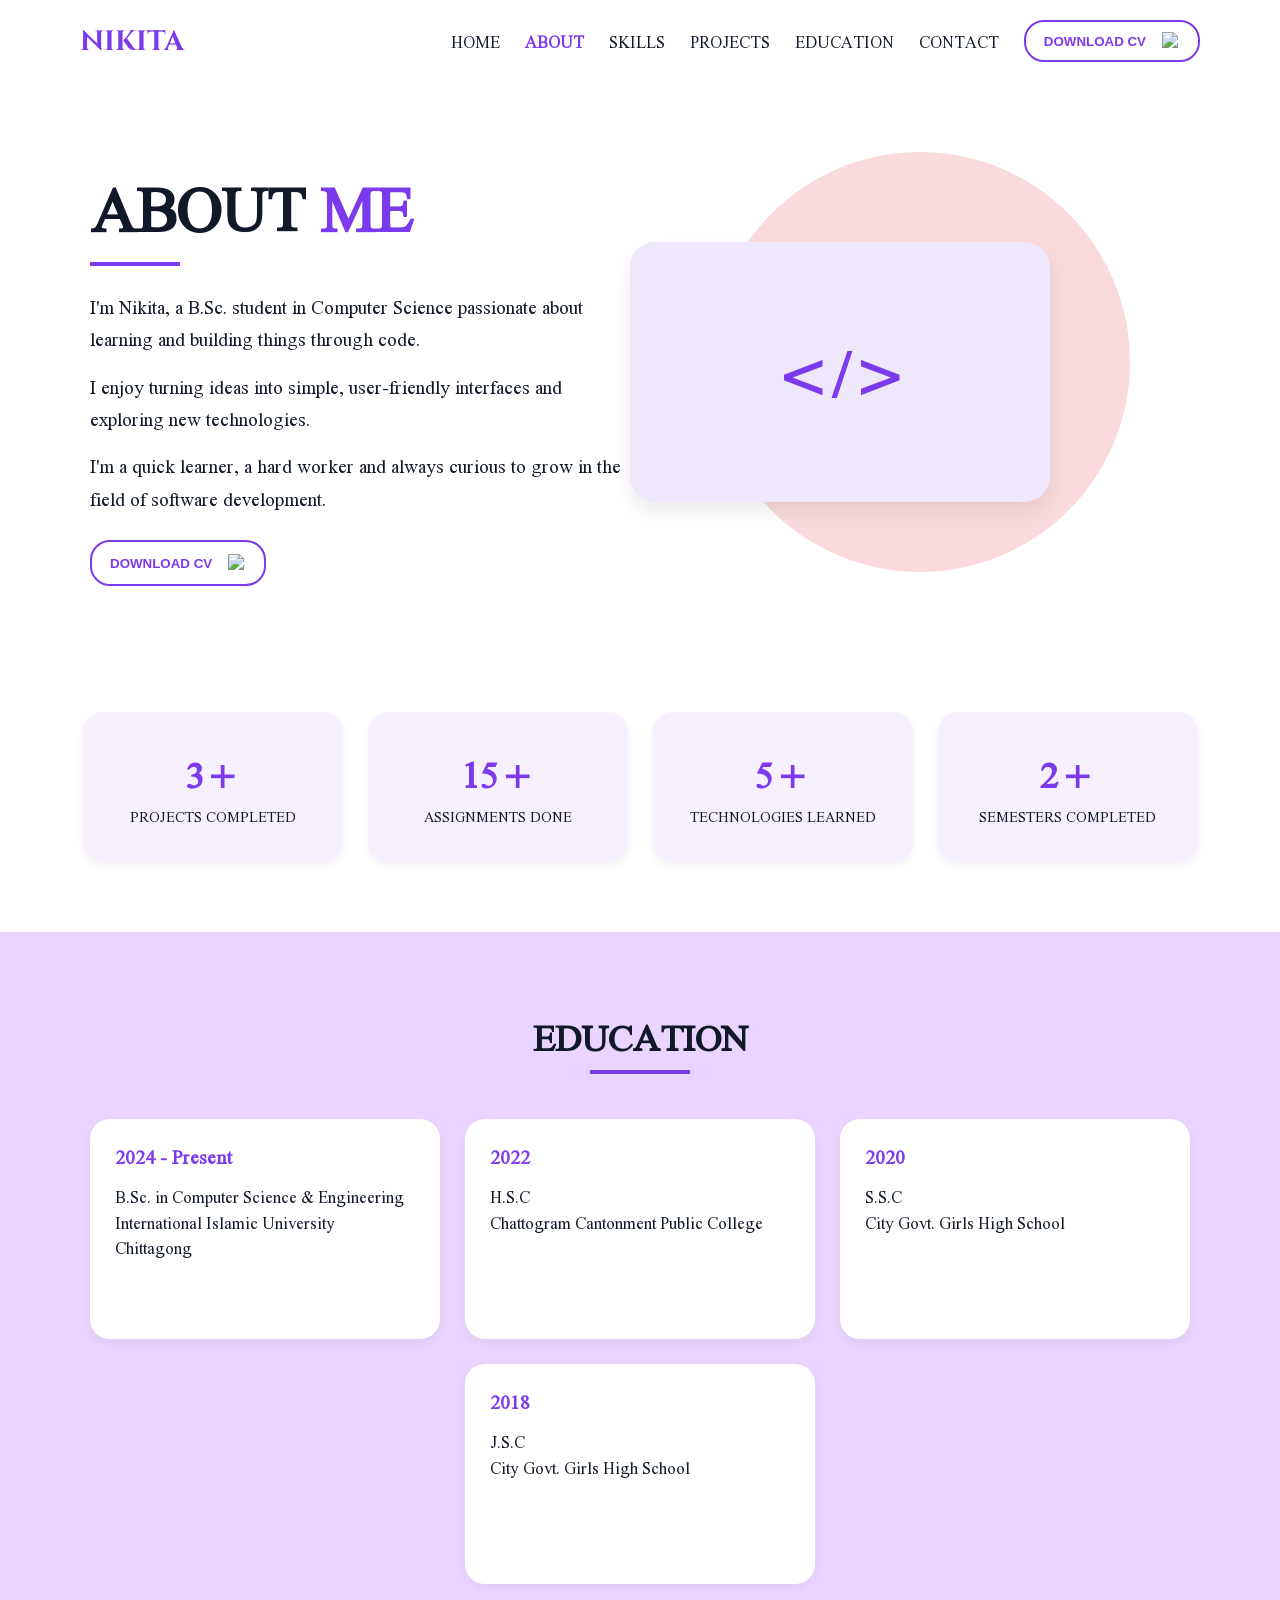
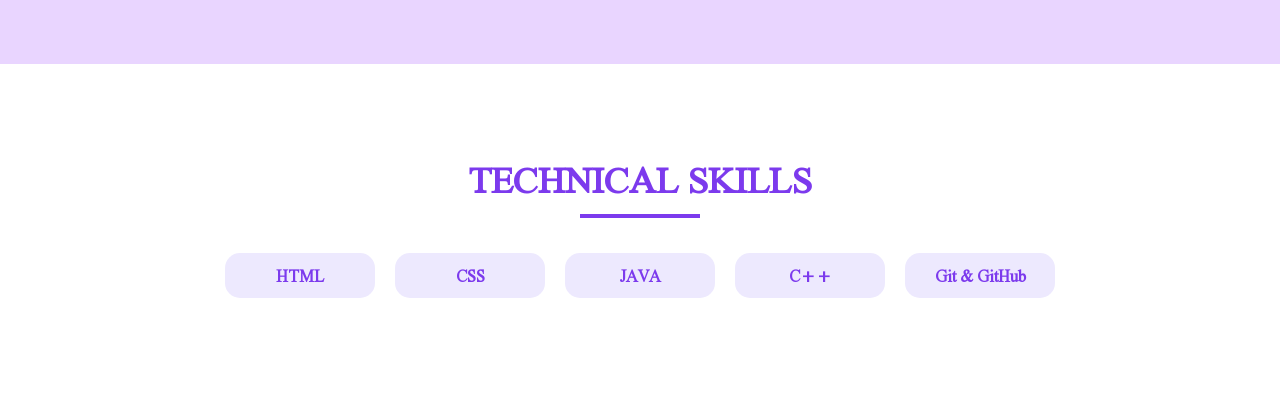
==== about.html @ 3f59cf26 "Initial portfolio upload" ====
<!DOCTYPE html>
<html lang="en">

<head>
    <meta charset="UTF-8">
    <meta name="viewport" content="width=device-width, initial-scale=1.0">
    <title>About - Nikita Portfolio</title>

    <link rel="stylesheet" href="style.css">

    <link href="https://fonts.googleapis.com/css2?family=Cinzel:wght@400;600&family=Nuosu+SIL&display=swap" rel="stylesheet">
</head>

<body>

<nav>
    <h1>NIKITA</h1>

    <ul>
        <li><a href="index.html">HOME</a></li>
        <li class="active"><a href="about.html">ABOUT</a></li>
        <li><a href="#">SKILLS</a></li>
        <li><a href="#">PROJECTS</a></li>
        <li><a href="#">EDUCATION</a></li>
        <li><a href="#">CONTACT</a></li>

        <button>
            DOWNLOAD CV
            <img src="Icons/icons8-download-48.png" alt="Download">
        </button>
    </ul>
</nav>

<section class="about-hero">

    <div class="about-left">

        <h2 class="about-heading">
            <span>ABOUT</span>
            <span>ME</span>
        </h2>

        <div class="underline"></div>

        <p>
            I'm Nikita, a B.Sc. student in Computer Science passionate
            about learning and building things through code.
        </p>

        <p>
            I enjoy turning ideas into simple, user-friendly interfaces
            and exploring new technologies.
        </p>

        <p>
            I'm a quick learner, a hard worker and always curious
            to grow in the field of software development.
        </p>

        <button class="cv-btn">
            DOWNLOAD CV
            <img src="Icons/icons8-download-48.png" alt="Download">
        </button>

    </div>

    <div class="about-right">

        <div class="big-circle"></div>

        <div class="overlay-box">
            <span class="code">&lt;/&gt;</span>
        </div>

    </div>

</section>

<section class="achievement-section">

    <div class="achievement-card">
        <h2>3+</h2>
        <p>PROJECTS COMPLETED</p>
    </div>

    <div class="achievement-card">
        <h2>15+</h2>
        <p>ASSIGNMENTS DONE</p>
    </div>

    <div class="achievement-card">
        <h2>5+</h2>
        <p>TECHNOLOGIES LEARNED</p>
    </div>

    <div class="achievement-card">
        <h2>2+</h2>
        <p>SEMESTERS COMPLETED</p>
    </div>

</section>

<section class="education-section">

    <div class="edu-bg"></div>

    <h2 class="edu-title">EDUCATION</h2>

    <div class="edu-underline"></div>

    <div class="education-box">

        <div class="education-card">
            <h3>2024 - Present</h3>
            <p>B.Sc. in Computer Science & Engineering</p>
            <p>International Islamic University Chittagong</p>
        </div>

        <div class="education-card">
            <h3>2022</h3>
            <p>H.S.C</p>
            <p>Chattogram Cantonment Public College</p>
        </div>

        <div class="education-card">
            <h3>2020</h3>
            <p>S.S.C</p>
            <p>City Govt. Girls High School</p>
        </div>

        <div class="education-card">
            <h3>2018</h3>
            <p>J.S.C</p>
            <p>City Govt. Girls High School</p>
        </div>

    </div>

</section>

<section class="skills-section">

    <h2 class="skills-title">TECHNICAL SKILLS</h2>

    <div class="skills-underline"></div>

    <div class="skills-list">
        <div>HTML</div>
        <div>CSS</div>
        <div>JAVA</div>
        <div>C++</div>
        <div>Git & GitHub</div>
    </div>

</section>

</body>
</html>
---- style.css ----
nav{
    display:flex;
    justify-content:space-between;
    align-items:center;
    padding:20px 60px;
}
h1{
    color:#7C3AED;
    font-size:32px;
}
ul{
    display: flex;
    align-items:center;
    list-style: none;
    gap: 30px;
}
li{
    cursor:pointer;
    font-weight:500;
}
.active{
    color:#7C3AED;
    font-weight:700;
}

button{
    background-color: WHITE;
    color: #7C3AED;
    border: 2px solid #7C3AED;
    padding: 12px 20px;
    border-radius: 10px;
    font-weight:600;
}
.hero{
    background-color:#F8F5FF;
    padding:60px 80px;

    display:flex;
    justify-content:space-between;
    align-items:center;
}

.badge{
    display:inline-block;
    background-color:#EDE9FE;
    color:#111827;
    padding:10px 18px;
    border-radius:20px;
}

.hero h2{
    font-size:48px;
    margin-top:30px;
    margin-bottom:10px;
}
.name{
    font-size:64px;
    color:#7C3AED;
    margin-top:0;
    margin-bottom:20px;
}

.description{
    font-size:22px;
    color:#374151;
    max-width:600px;
}

.project-btn{
    background-color:#7C3AED;
    color:white;
    border:none;
    padding:15px 25px;
    border-radius:12px;
    margin-right:15px;
}

.contact-btn{
    background-color:white;
    color:#7C3AED;
    border:2px solid #7C3AED;
    padding:15px 25px;
    border-radius:12px;
}
.hero-right{
    position:relative;
}

.purple-circle{
    width:420px;
    height:420px;
    background:#D8B4FE;
    border-radius:50%;
}
.skill-card{
    position:absolute;
    top:35px;
    width:300px;
    height:320px;
    background:white;
    padding:25px;
    border-radius:20px;
    box-shadow:0 10px 25px rgba(0,0,0,0.08);
}

.cse-circle{
    width:90px;
    height:90px;
    background:#E9D5FF;
    color:#7C3AED;

    border-radius:50%;

    display:flex;
    justify-content:center;
    align-items:center;

    font-weight:bold;
    margin-left:auto;
    margin-right:auto;
    margin-bottom:20px;
}

.tag{
    display:inline-block;
    background:#EDE9FE;
    color:#7C3AED;
    padding:8px 16px;
    border-radius:20px;
}

.learning-text{
    color:#6B7280;
    text-align:center;
    margin-top:35px;
}
.tag-row{
    display:flex;
    justify-content:center;
    gap:15px;
    margin-top:15px;
}

.tag-center{
    display:flex;
    justify-content:center;
    margin-top:15px;
}
.purple-line{
    width:90px;
    height:3px;
    background:#7C3AED;
    margin:15px auto 0;
}
/* CONTACT / LET'S CONNECT SECTION */

.contact {
  text-align: center;
  padding: 40px 20px;
  margin-top:0;
}

.contact-title {
  font-size: 32px;
  font-weight: 600;
  margin-bottom: 10px;
}

.contact-text {
  font-size: 16px;
  color: #666;
  margin-bottom: 30px;
}

.icon-row {
  display: flex;
  justify-content: center;
  align-items: center;
  gap: 25px;
}

.icon-row img {
  width: 32px;
  height: 32px;
  cursor: pointer;
  transition: 0.3s ease;
}

.icon-row img:hover {
  transform: scale(1.2);
}
button img {
  width: 18px;
  height: 18px;
  margin-left: 8px;
  vertical-align:middle;
}
/* ================= RESET ================= */

*{
    margin:0;
    padding:0;
    box-sizing:border-box;
}

body{
    font-family:'Nuosu SIL', serif;
    color:#111827;
    overflow-x:hidden;
    background:white;
}

/* ================= NAVBAR ================= */

nav{
    display:flex;
    justify-content:space-between;
    align-items:center;
    padding:20px 80px;
}

nav h1{
    font-family:'Cinzel', serif;
    color:#7C3AED;
    font-size:28px;
}

nav ul{
    display:flex;
    align-items:center;
    gap:25px;
    list-style:none;
}

nav ul li a{
    text-decoration:none;
    color:#111827;
}

nav ul li.active a{
    color:#7C3AED;
    font-weight:600;
}

nav button{
    display:flex;
    align-items:center;
    gap:8px;

    background:white;
    border:2px solid #7C3AED;

    color:#7C3AED;
    padding:10px 18px;

    border-radius:20px;
    cursor:pointer;
}

nav button img{
    width:18px;
    height:18px;
}

/* ================= ABOUT HERO ================= */

.about-hero{
    display:flex;
    justify-content:space-between;
    align-items:center;

    padding:70px 90px 40px;
}

/* LEFT */

.about-left{
    width:50%;
}

.about-heading{
    font-size:60px;
    font-weight:600;
    margin-bottom:15px;
}

.about-heading span:first-child{
    color:#111827;
}

.about-heading span:last-child{
    color:#7C3AED;
}

.underline{
    width:90px;
    height:4px;

    background:#7C3AED;

    margin-bottom:25px;
}

.about-left p{
    font-size:18px;
    line-height:1.8;
    margin-bottom:15px;

    max-width:600px;
}

.cv-btn{
    margin-top:25px;

    display:flex;
    align-items:center;
    gap:8px;

    background:white;
    border:2px solid #7C3AED;

    color:#7C3AED;
    padding:12px 18px;

    border-radius:20px;
}

.cv-btn img{
    width:18px;
    height:18px;
}

/* RIGHT */

.about-right{
    width:50%;
    position:relative;
    min-height:450px;
}

.big-circle{
    width:420px;
    height:420px;

    background:#FADADD;
    border-radius:50%;

    position:absolute;
    right:60px;
    top:0;
}

.overlay-box{
    width:420px;
    height:260px;

    background:#EFE7FA;

    position:absolute;
    right:140px;
    top:90px;

    border-radius:25px;

    display:flex;
    justify-content:center;
    align-items:center;

    box-shadow:0 10px 20px rgba(0,0,0,0.08);
}

.code{
    font-size:60px;
    color:#7C3AED;
    font-weight:600;
}

/* ================= ACHIEVEMENTS ================= */

.achievement-section{
    display:flex;
    justify-content:center;
    gap:25px;
    flex-wrap:wrap;

    margin:70px 0;
}

.achievement-card{
    width:260px;
    height:150px;

    background:#F6F0FF;

    border-radius:20px;

    display:flex;
    flex-direction:column;
    justify-content:center;
    align-items:center;

    box-shadow:0 4px 10px rgba(0,0,0,0.05);
}

.achievement-card h2{
    color:#7C3AED;
    font-size:36px;

    margin-bottom:10px;
}

.achievement-card p{
    font-size:14px;
    text-align:center;
}

/* ================= EDUCATION ================= */

.education-section{
    position:relative;

    padding:80px 50px;
    margin-top:50px;
}

.edu-bg{
    position:absolute;

    top:0;
    left:0;

    width:100%;
    height:100%;

    background:#E9D5FF;

    z-index:-1;
}

.edu-title{
    text-align:center;

    font-size:36px;

    margin-bottom:10px;
}

.edu-underline{
    width:100px;
    height:4px;

    background:#7C3AED;

    margin:0 auto 45px;
}

.education-box{
    display:flex;
    justify-content:center;
    gap:25px;

    flex-wrap:wrap;
}

.education-card{
    width:350px;
    height:220px;

    background:white;

    border-radius:20px;

    padding:25px;

    box-shadow:0 4px 10px rgba(0,0,0,0.05);
}

.education-card h3{
    color:#7C3AED;
    margin-bottom:15px;
}

.education-card p{
    line-height:1.6;
}

/* ================= SKILLS ================= */

.skills-section{
    text-align:center;

    padding:90px 50px 120px;
}

.skills-title{
    font-size:36px;
    color:#7C3AED;
}

.skills-underline{
    width:120px;
    height:4px;

    background:#7C3AED;

    margin:12px auto 35px;
}

.skills-list{
    display:flex;
    justify-content:center;

    gap:20px;

    flex-wrap:wrap;
}

.skills-list div{
    width:150px;

    text-align:center;

    background:#EDE9FE;
    color:#7C3AED;

    padding:12px 20px;

    border-radius:15px;

    font-weight:600;
}
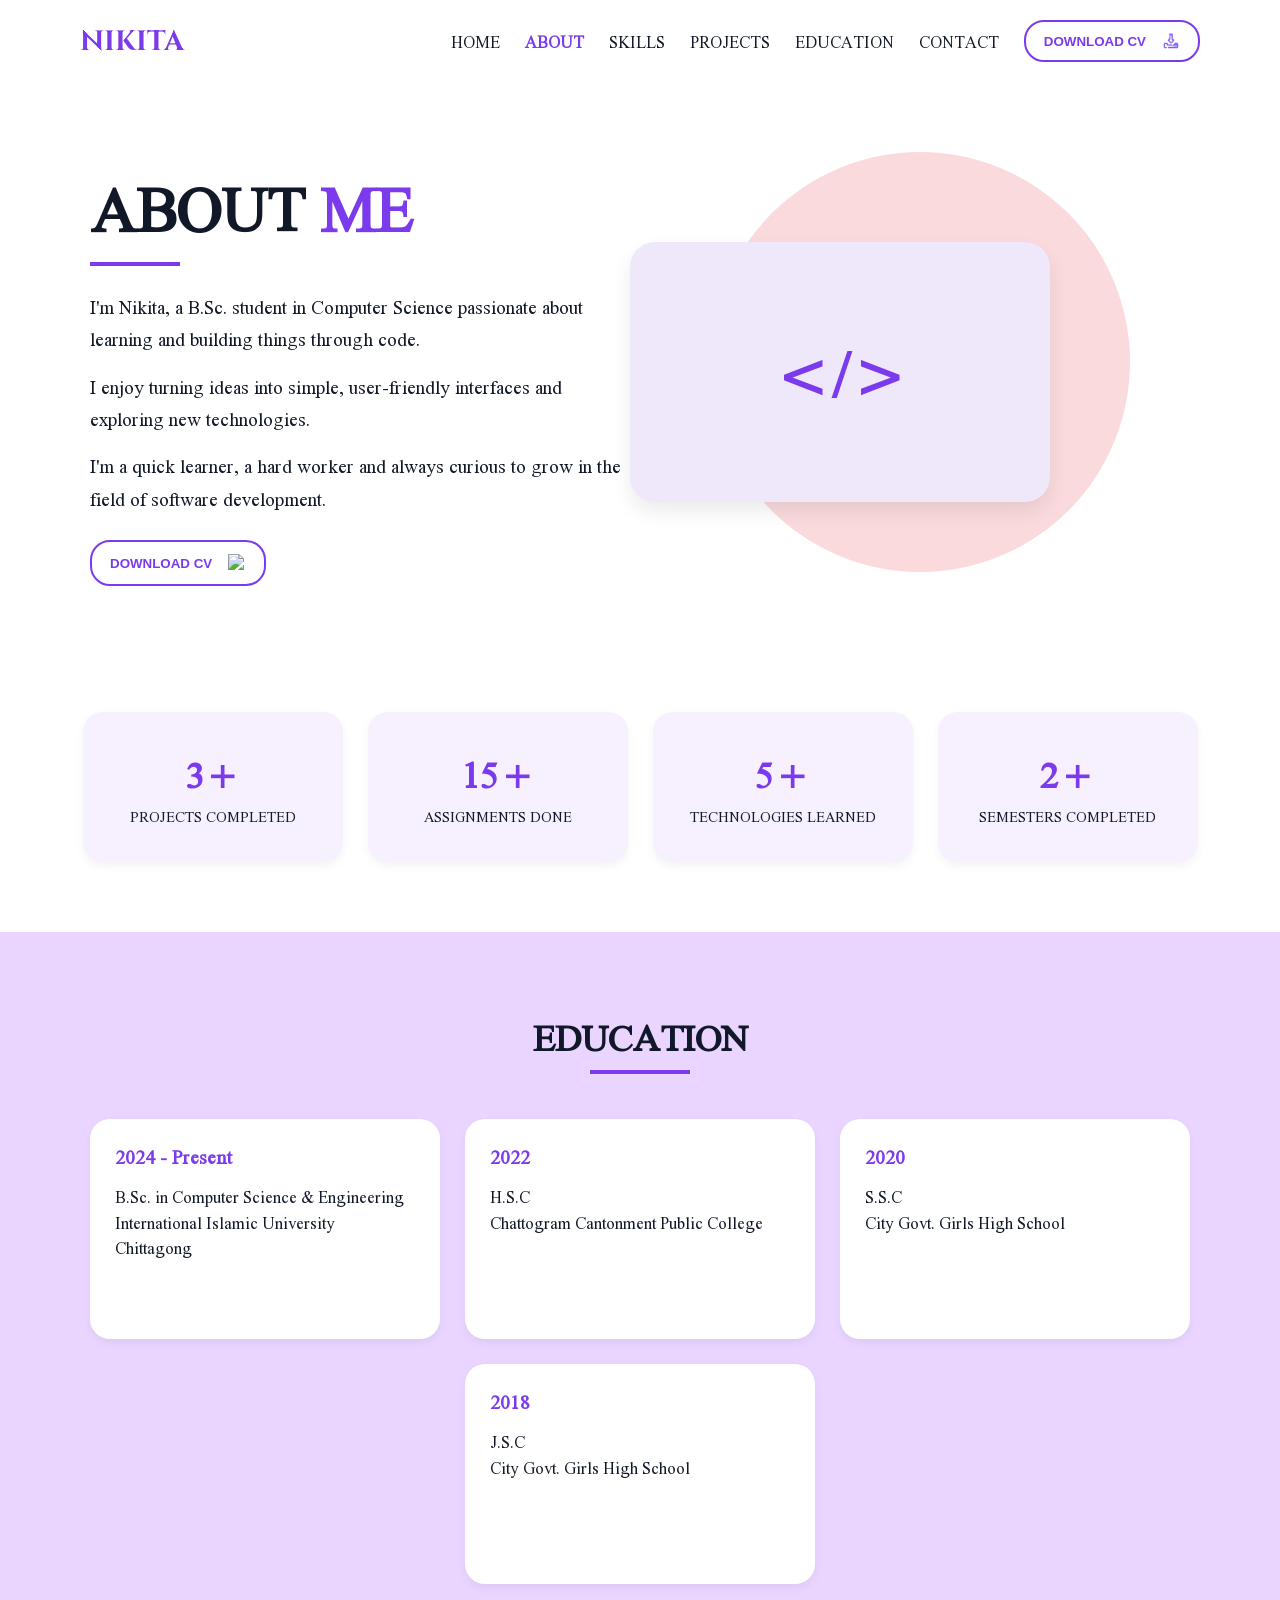
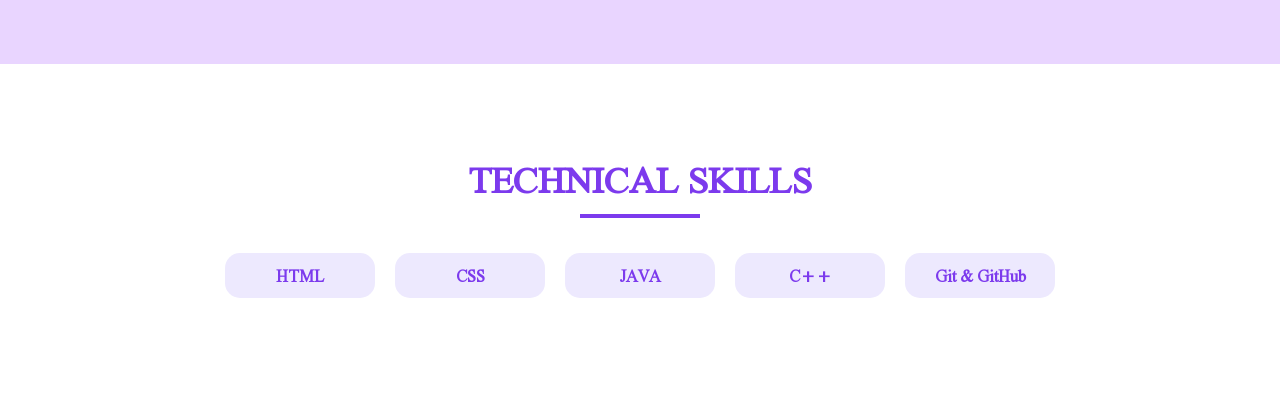
==== commit c59d0453: "Fix HTML encoding issues in about.html" ====
--- a/about.html
+++ b/about.html
@@ -26,7 +26,7 @@
 
         <button>
             DOWNLOAD CV
-            <img src="Icons/icons8-download-48.png" alt="Download">
+            <img src="icons/icons8-download-48.png" alt="Download">
         </button>
     </ul>
 </nav>
@@ -155,4 +155,4 @@
 </section>
 
 </body>
-</html>+</html>
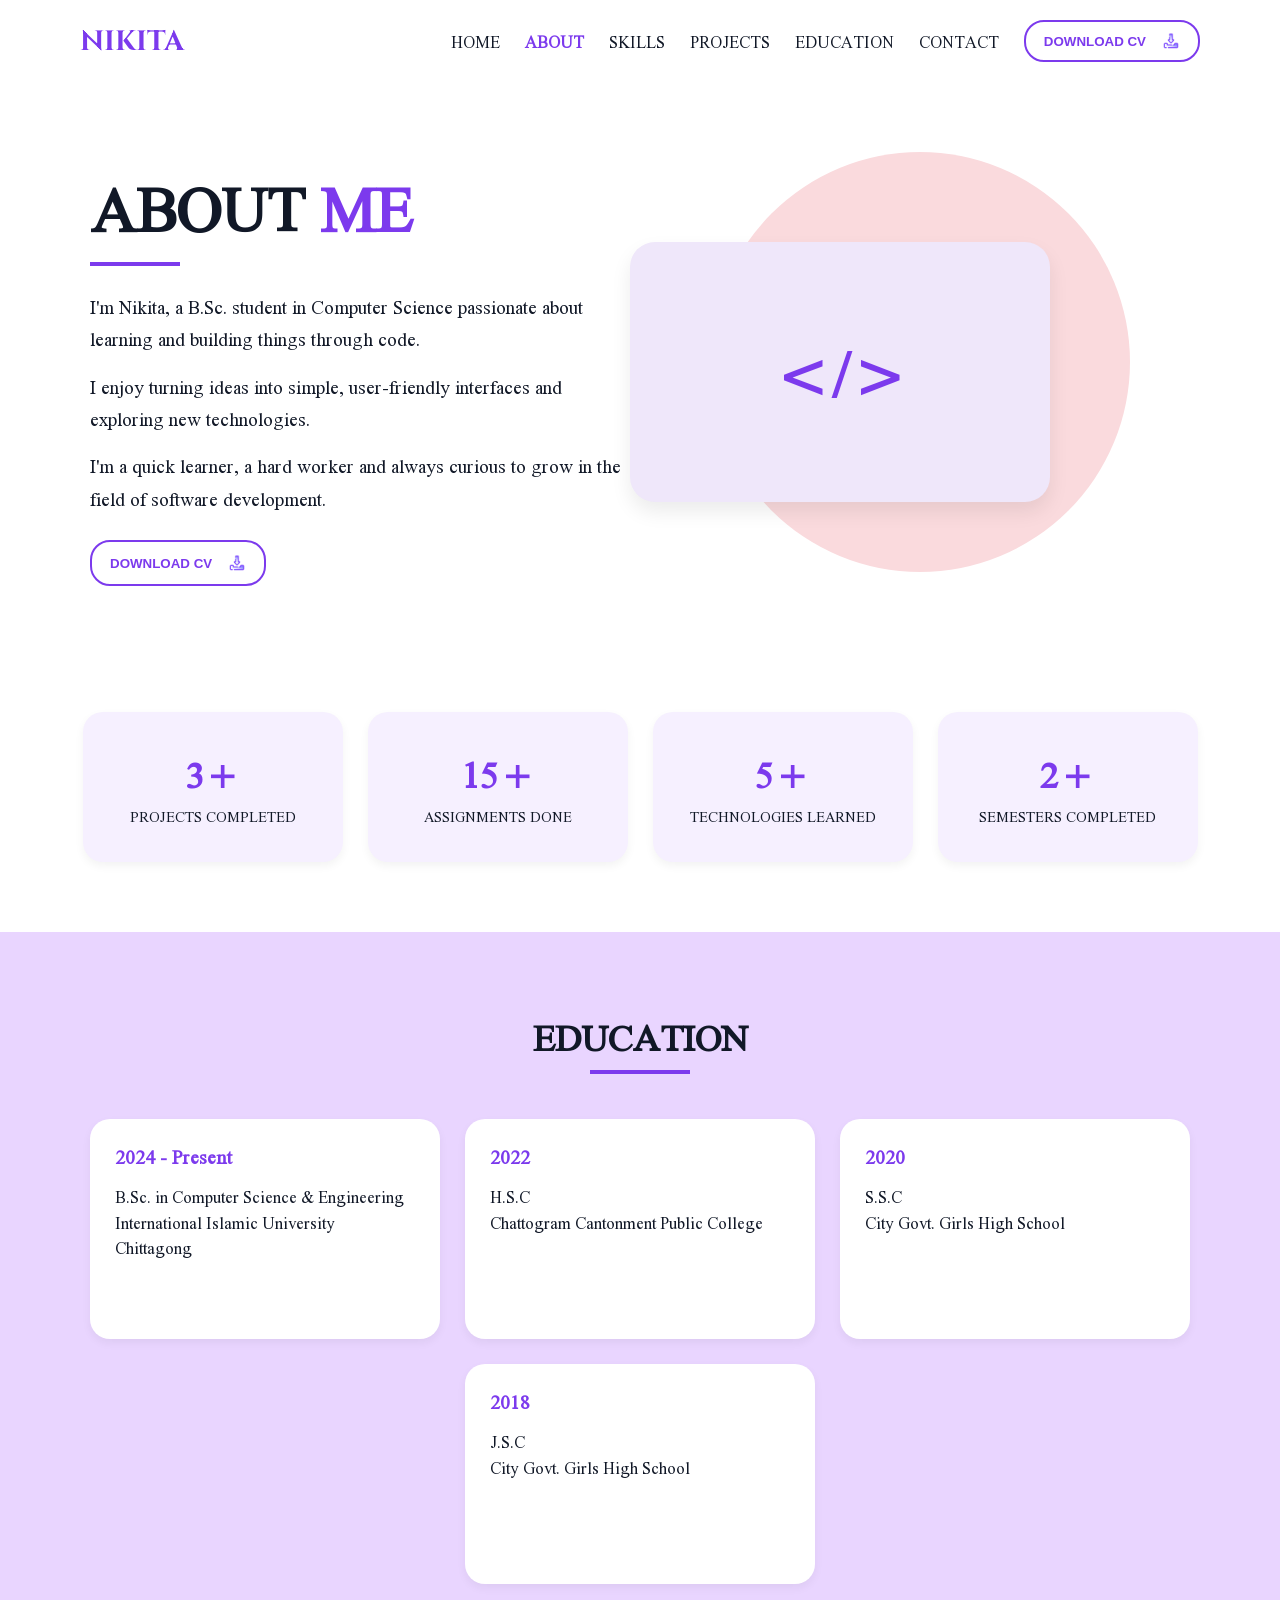
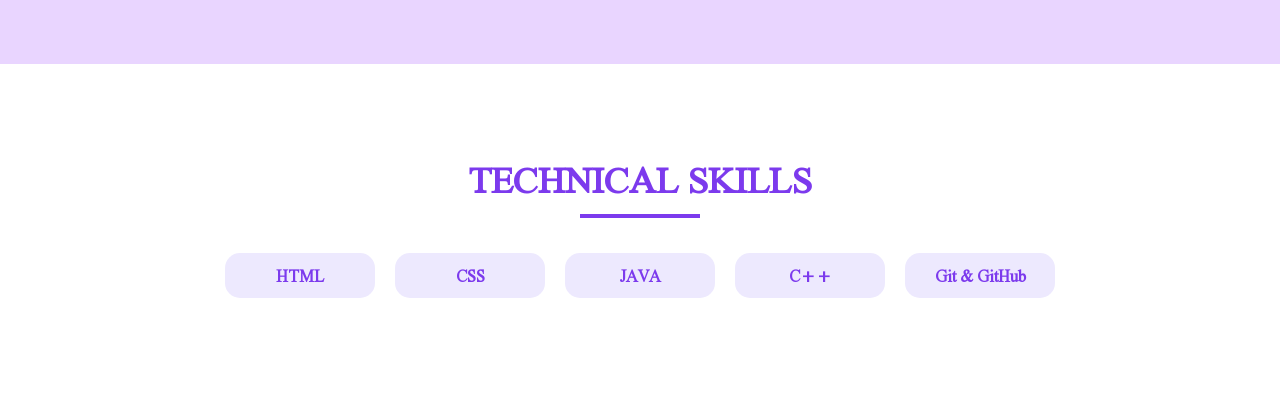
==== commit ab40abe5: "Update about.html" ====
--- a/about.html
+++ b/about.html
@@ -59,7 +59,7 @@
 
         <button class="cv-btn">
             DOWNLOAD CV
-            <img src="Icons/icons8-download-48.png" alt="Download">
+            <img src="icons/icons8-download-48.png" alt="Download">
         </button>
 
     </div>
